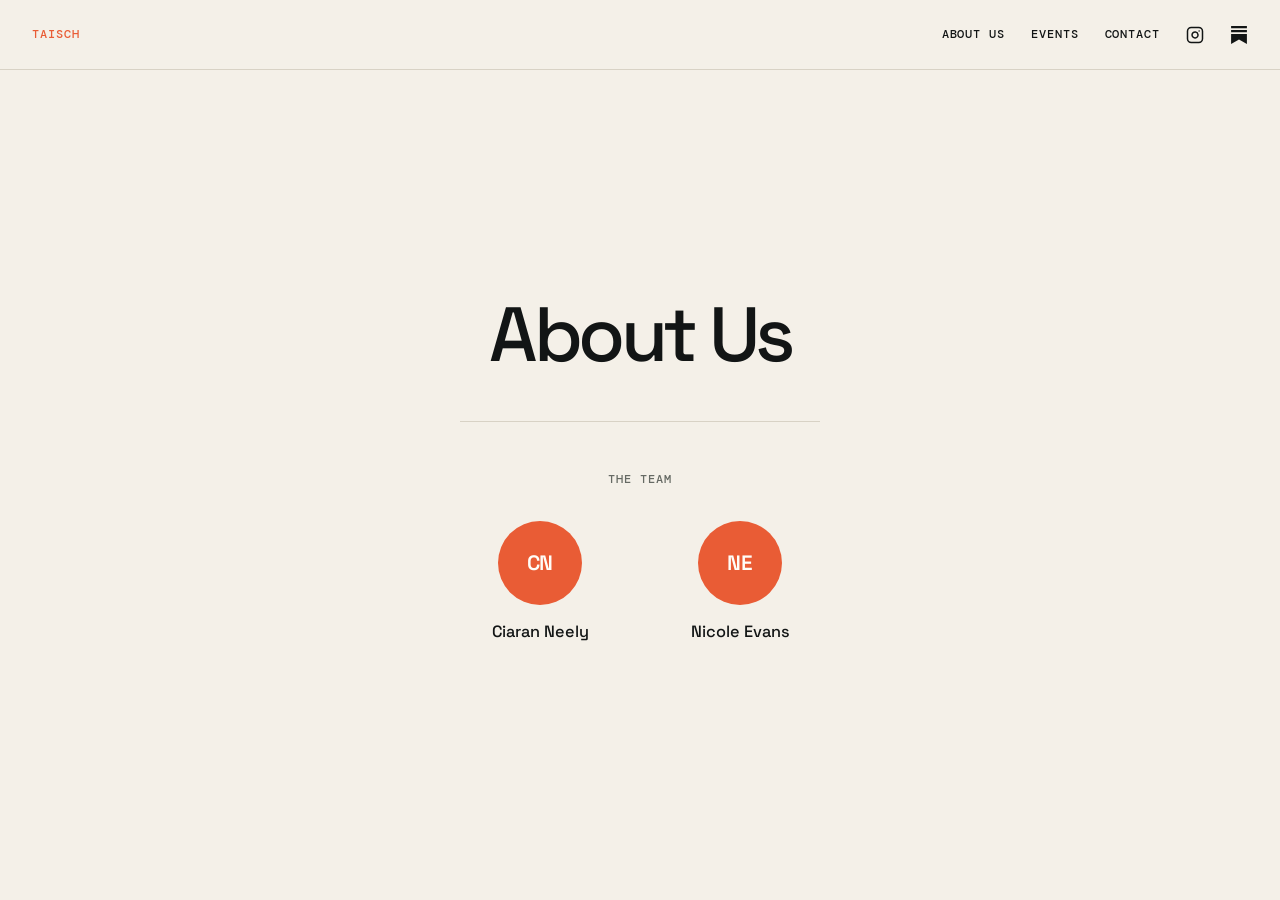
==== about.html @ f74fbef6 "Add site nav, About/Contact/Events pages, and homepage copy - Replace hero email link with fixed top" ====
<!doctype html>
<html lang="en">
  <head>
    <meta charset="UTF-8" />
    <meta name="viewport" content="width=device-width, initial-scale=1.0" />
    <meta name="description" content="About TAISCH." />
    <title>TAISCH — About Us</title>
    <link rel="preconnect" href="https://fonts.googleapis.com" />
    <link rel="preconnect" href="https://fonts.gstatic.com" crossorigin />
    <link href="https://fonts.googleapis.com/css2?family=DM+Mono:wght@400;500&family=Space+Grotesk:wght@400;500;600;700&display=swap" rel="stylesheet" />
    <link rel="stylesheet" href="styles.css" />
  </head>
  <body>
    <header class="topbar">
      <a class="topbar-brand" href="index.html">TAISCH</a>
      <nav class="topbar-links">
        <a class="topbar-link" href="about.html">About Us</a>
        <a class="topbar-link" href="events.html">Events</a>
        <a class="topbar-link" href="contact.html">Contact</a>
        <a class="topbar-link topbar-icon" href="https://www.instagram.com/humans_of_taisch/" target="_blank" rel="noopener" aria-label="Instagram">
          <svg viewBox="0 0 24 24" width="18" height="18" fill="none" stroke="currentColor" stroke-width="2" stroke-linecap="round" stroke-linejoin="round"><rect x="2" y="2" width="20" height="20" rx="5" ry="5"></rect><path d="M16 11.37A4 4 0 1 1 12.63 8 4 4 0 0 1 16 11.37z"></path><line x1="17.5" y1="6.5" x2="17.5" y2="6.5"></line></svg>
        </a>
        <a class="topbar-link topbar-icon" href="https://substack.com/@taisch" target="_blank" rel="noopener" aria-label="Substack">
          <svg viewBox="0 0 24 24" width="18" height="18" fill="currentColor"><path d="M22.539 8.242H1.46V5.406h21.08v2.836zM1.46 10.812V24L12 18.11 22.54 24V10.812H1.46zM22.54 0H1.46v2.836h21.08V0z"/></svg>
        </a>
      </nav>
    </header>
    <main class="contact-page">
      <div class="contact-page-inner">
        <h1>About Us</h1>
        <div class="team-section">
          <p class="eyebrow">The Team</p>
          <div class="team-grid">
            <div class="profile-card">
              <div class="profile-avatar">CN</div>
              <p class="profile-name">Ciaran Neely</p>
            </div>
            <div class="profile-card">
              <div class="profile-avatar">NE</div>
              <p class="profile-name">Nicole Evans</p>
            </div>
          </div>
        </div>
      </div>
    </main>
  </body>
</html>
---- styles.css ----
:root {
  --paper: #f4f0e8;
  --ink: #121515;
  --muted: #666a64;
  --line: #d8d2c5;
  --orange: #e95c35;
  --cobalt: #2549d8;
  --acid: #d5ed56;
  --white: #fffdf8;
  --display: "Space Grotesk", sans-serif;
  --mono: "DM Mono", monospace;
}

* { box-sizing: border-box; }
html { scroll-behavior: smooth; }
body { margin: 0; background: var(--paper); color: var(--ink); font-family: var(--display); }
a { color: inherit; text-decoration: none; }

.section-wrap { width: min(1180px, calc(100% - 64px)); margin: 0 auto; }
.site-header { align-items: center; border-bottom: 1px solid var(--line); display: flex; height: 82px; justify-content: space-between; margin: 0 auto; padding: 0 32px; }
.wordmark { font-size: 1.25rem; font-weight: 700; letter-spacing: .04em; }
.wordmark-mark { color: var(--orange); display: inline-block; font-size: 1.5rem; margin-left: 5px; transform: translateY(-2px); }
.site-nav { display: flex; gap: 30px; font-family: var(--mono); font-size: .72rem; text-transform: uppercase; }
.site-nav a, .text-link, .work-card a { transition: color .2s ease; }
.site-nav a:hover, .text-link:hover, .work-card a:hover { color: var(--orange); }
.menu-toggle { background: none; border: 0; color: var(--ink); display: none; font: inherit; }

.hero { display: grid; gap: clamp(40px, 8vw, 120px); grid-template-columns: minmax(0, 1fr) minmax(280px, .72fr); min-height: 660px; padding-bottom: 100px; padding-top: 105px; }
.eyebrow { color: var(--muted); font: 500 .69rem var(--mono); letter-spacing: .08em; margin: 0 0 30px; text-transform: uppercase; }
.hero h1 { font-size: clamp(4rem, 8.3vw, 7.6rem); font-weight: 500; letter-spacing: -.07em; line-height: .88; margin: 0; max-width: 780px; overflow-wrap: break-word; }
.hero h1 em { color: var(--orange); font-style: normal; }
.hero-intro { color: #3e423e; font-size: 1.1rem; line-height: 1.5; margin: 38px 0 36px; max-width: 445px; }
.button { align-items: center; display: inline-flex; font: 500 .72rem var(--mono); gap: 25px; justify-content: space-between; letter-spacing: .03em; padding: 16px 18px; text-transform: uppercase; transition: background .2s ease, transform .2s ease; }
.button:hover { transform: translateY(-3px); }
.button-primary { background: var(--ink); color: var(--white); min-width: 200px; }
.button-primary:hover { background: var(--orange); }
.hero-visual { background: linear-gradient(180deg, rgba(18,21,21,.04), rgba(18,21,21,.72)), url("https://images.unsplash.com/photo-1518770660439-4636190af475?auto=format&fit=crop&w=1000&q=85") center/cover; min-height: 520px; position: relative; }
.visual-label, .visual-caption { color: var(--white); font: .68rem var(--mono); letter-spacing: .06em; position: absolute; text-transform: uppercase; }
.visual-label { left: 22px; top: 22px; }
.visual-caption { bottom: 24px; font-size: .78rem; left: 22px; line-height: 1.45; }

.signal-bar { background: var(--acid); overflow: hidden; }
.signal-inner { align-items: center; display: flex; font: .68rem var(--mono); gap: 20px; justify-content: space-between; letter-spacing: .06em; min-height: 55px; text-transform: uppercase; white-space: nowrap; }
.signal-dot { color: var(--orange); font-size: .8rem; }

.work { padding-bottom: 140px; padding-top: 145px; }
.section-heading { display: grid; gap: 30px; grid-template-columns: .7fr 1.2fr .8fr; margin-bottom: 67px; }
.section-heading .eyebrow { margin: 0; }
h2 { font-size: clamp(2.4rem, 4.8vw, 4.8rem); font-weight: 500; letter-spacing: -.065em; line-height: .95; margin: 0; }
.section-heading h2 { max-width: 540px; }
.section-heading > p:last-child, .approach-copy > p { color: var(--muted); font-size: .95rem; line-height: 1.55; margin: 8px 0 0; max-width: 260px; }
.work-grid { display: grid; gap: 14px; grid-template-columns: repeat(3, 1fr); }
.work-card { min-height: 350px; padding: 25px 25px 23px; position: relative; }
.work-card-orange { background: var(--orange); }
.work-card-blue { background: var(--cobalt); color: var(--white); }
.work-card-ink { background: var(--ink); color: var(--white); }
.card-number { font: .7rem var(--mono); }
.work-card h3 { font-size: 2.1rem; font-weight: 500; letter-spacing: -.06em; line-height: .95; margin: 86px 0 18px; }
.work-card p { font-size: .83rem; line-height: 1.45; max-width: 220px; }
.work-card a { bottom: 25px; font: .68rem var(--mono); left: 25px; position: absolute; text-transform: uppercase; }
.work-card a span { font-size: 1rem; margin-left: 14px; }

.approach { align-items: center; border-top: 1px solid var(--line); display: grid; gap: 20%; grid-template-columns: .6fr 1fr; padding-bottom: 160px; padding-top: 95px; }
.approach-mark { color: var(--orange); font-size: clamp(2.3rem, 5vw, 5rem); font-weight: 600; letter-spacing: -.1em; line-height: .73; }
.approach-copy { max-width: 670px; }
.approach-copy h2 { max-width: 650px; }
.approach-copy > p { font-size: 1.05rem; margin-top: 35px; max-width: 455px; }
.text-link { display: inline-block; font: 500 .7rem var(--mono); margin-top: 38px; text-transform: uppercase; }
.text-link span { color: var(--orange); font-size: 1.1rem; margin-left: 18px; }

.contact { background: var(--cobalt); color: var(--white); max-width: none; padding: 90px max(32px, calc((100% - 1180px) / 2)); }
.contact .eyebrow { color: #bec8ff; }
.contact-row { align-items: end; display: flex; gap: 50px; justify-content: space-between; }
.contact h2 { max-width: 670px; }
.button-light { background: var(--acid); color: var(--ink); min-width: 225px; }
.button-light:hover { background: var(--white); }
.site-footer { align-items: center; color: var(--muted); display: flex; font: .64rem var(--mono); justify-content: space-between; min-height: 95px; text-transform: uppercase; }
.site-footer a { color: var(--ink); }

@media (max-width: 720px) {
  .section-wrap { width: min(100% - 40px, 560px); }
  .site-header { height: 70px; padding: 0 20px; }
  .menu-toggle { display: block; font: .7rem var(--mono); text-transform: uppercase; }
  .site-nav { background: var(--paper); border-bottom: 1px solid var(--line); display: none; flex-direction: column; gap: 22px; left: 0; padding: 24px 20px 28px; position: absolute; right: 0; top: 70px; z-index: 2; }
  .site-nav.is-open { display: flex; }
  .hero { display: block; min-height: auto; padding-bottom: 65px; padding-top: 75px; }
  .hero h1 { font-size: clamp(3.8rem, 17vw, 6rem); }
  .hero-intro { font-size: 1rem; margin-top: 30px; }
  .hero-visual { margin-top: 65px; min-height: 380px; }
  .signal-inner { gap: 15px; justify-content: flex-start; overflow: hidden; width: calc(100% - 40px); }
  .signal-inner span:nth-of-type(2), .signal-inner span:nth-of-type(3) { display: none; }
  .work { padding-bottom: 90px; padding-top: 90px; }
  .section-heading { display: block; margin-bottom: 42px; }
  .section-heading h2 { margin-bottom: 28px; }
  .section-heading > p:last-child { max-width: 390px; }
  .work-grid { grid-template-columns: 1fr; }
  .work-card { min-height: 300px; }
  .work-card h3 { margin-top: 65px; }
  .approach { gap: 55px; grid-template-columns: 1fr; padding-bottom: 100px; padding-top: 65px; }
  .approach-mark { font-size: 3rem; }
  .contact { padding: 70px 20px; }
  .contact-row { align-items: start; display: block; }
  .contact h2 { margin-bottom: 38px; }
  .site-footer { align-items: start; flex-direction: column; gap: 14px; justify-content: center; min-height: 145px; }
}

.construction-page { display: grid; grid-template-columns: minmax(0, 1.08fr) minmax(360px, .92fr); min-height: 100vh; }
.construction-art { background: url("taisch-aodhan.jpg") center/cover no-repeat; min-height: 100vh; }
.construction-content { align-items: center; background: var(--paper); display: flex; flex-direction: column; justify-content: center; padding: 40px; text-align: center; }
.construction-brand { color: var(--orange); font: 500 clamp(1rem, 2vw, 1.4rem) var(--mono); letter-spacing: .1em; margin-bottom: 34px; text-transform: uppercase; }
.construction-page h1 { font-size: clamp(3rem, 6vw, 6.5rem); font-weight: 500; letter-spacing: -.07em; line-height: .9; margin: 0; max-width: 600px; }

@media (max-width: 720px) {
  .construction-page { display: flex; flex-direction: column; }
  .construction-art { min-height: 54vh; }
  .construction-content { flex: 1; min-height: 46vh; padding: 50px 20px; }
  .construction-page h1 { font-size: clamp(3rem, 13vw, 5rem); }
}

.team-page { align-items: center; display: flex; flex-direction: column; justify-content: center; min-height: 100vh; padding: 40px 20px; }
.team-page h1 { font-size: clamp(2.5rem, 7vw, 7rem); font-weight: 500; letter-spacing: -.07em; line-height: .95; margin: 0; text-align: center; }

.contact-page { align-items: center; display: flex; justify-content: center; min-height: calc(100vh - 70px); padding: 60px 20px 90px; text-align: center; }
.contact-page-inner { max-width: 720px; }
.contact-page .eyebrow { color: var(--muted); font: 500 .72rem var(--mono); letter-spacing: .08em; margin: 0 0 18px; text-transform: uppercase; }
.contact-page h1 { font-size: clamp(2.8rem, 6vw, 5.2rem); font-weight: 500; letter-spacing: -.06em; line-height: .95; margin: 0 0 22px; }
.contact-lede { color: var(--muted); font-size: 1.05rem; line-height: 1.6; margin: 0 auto 60px; max-width: 480px; }
.contact-lede a { color: var(--orange); text-decoration: underline; text-underline-offset: 2px; }
.contact-lede a:hover { color: var(--ink); }
.contact-grid { border-top: 1px solid var(--line); display: grid; gap: 40px; grid-template-columns: repeat(3, 1fr); padding-top: 50px; text-align: left; }
.contact-block h2 { color: var(--orange); font: 500 .7rem var(--mono); letter-spacing: .1em; margin: 0 0 14px; text-transform: uppercase; }
.contact-block p, .contact-block a { font-size: 1.02rem; line-height: 1.5; margin: 0; }
.contact-block a { display: inline-block; }
.contact-socials { display: flex; gap: 20px; margin-top: 16px; }

@media (max-width: 720px) {
  .contact-grid { grid-template-columns: 1fr; text-align: center; }
  .contact-socials { justify-content: center; }
}

.team-section { border-top: 1px solid var(--line); margin-top: 50px; padding-top: 50px; }
.team-section .eyebrow { color: var(--muted); font: 500 .72rem var(--mono); letter-spacing: .08em; margin: 0 0 34px; text-transform: uppercase; }
.team-grid { display: grid; gap: 40px; grid-template-columns: repeat(2, minmax(0, 160px)); justify-content: center; }
.profile-card { align-items: center; display: flex; flex-direction: column; gap: 16px; }
.profile-avatar { align-items: center; background: var(--orange); border-radius: 50%; color: var(--white); display: flex; font: 600 1.3rem var(--display); height: 84px; justify-content: center; letter-spacing: -.02em; width: 84px; }
.profile-name { font-size: 1.02rem; font-weight: 500; margin: 0; }

@media (max-width: 720px) {
  .team-grid { grid-template-columns: repeat(2, minmax(0, 130px)); gap: 24px; }
  .profile-avatar { height: 72px; width: 72px; font-size: 1.1rem; }
}

body:has(.topbar) { padding-top: 70px; }
.topbar { align-items: center; background: var(--paper); border-bottom: 1px solid var(--line); box-sizing: border-box; display: flex; height: 70px; justify-content: space-between; left: 0; padding: 0 32px; position: fixed; right: 0; top: 0; z-index: 10; }
.topbar-links { align-items: center; display: flex; gap: 26px; }
.topbar-brand, .topbar-link { font: 500 .72rem var(--mono); letter-spacing: .08em; text-transform: uppercase; }
.topbar-brand { color: var(--orange); }
.topbar-link { color: var(--ink); }
.topbar-brand:hover, .topbar-link:hover { color: var(--orange); }
.topbar-icon { display: inline-flex; }
.topbar-icon svg { display: block; }

@media (max-width: 720px) {
  body:has(.topbar) { padding-top: 60px; }
  .topbar { height: 60px; padding: 0 20px; }
  .topbar-links { gap: 14px; }
}
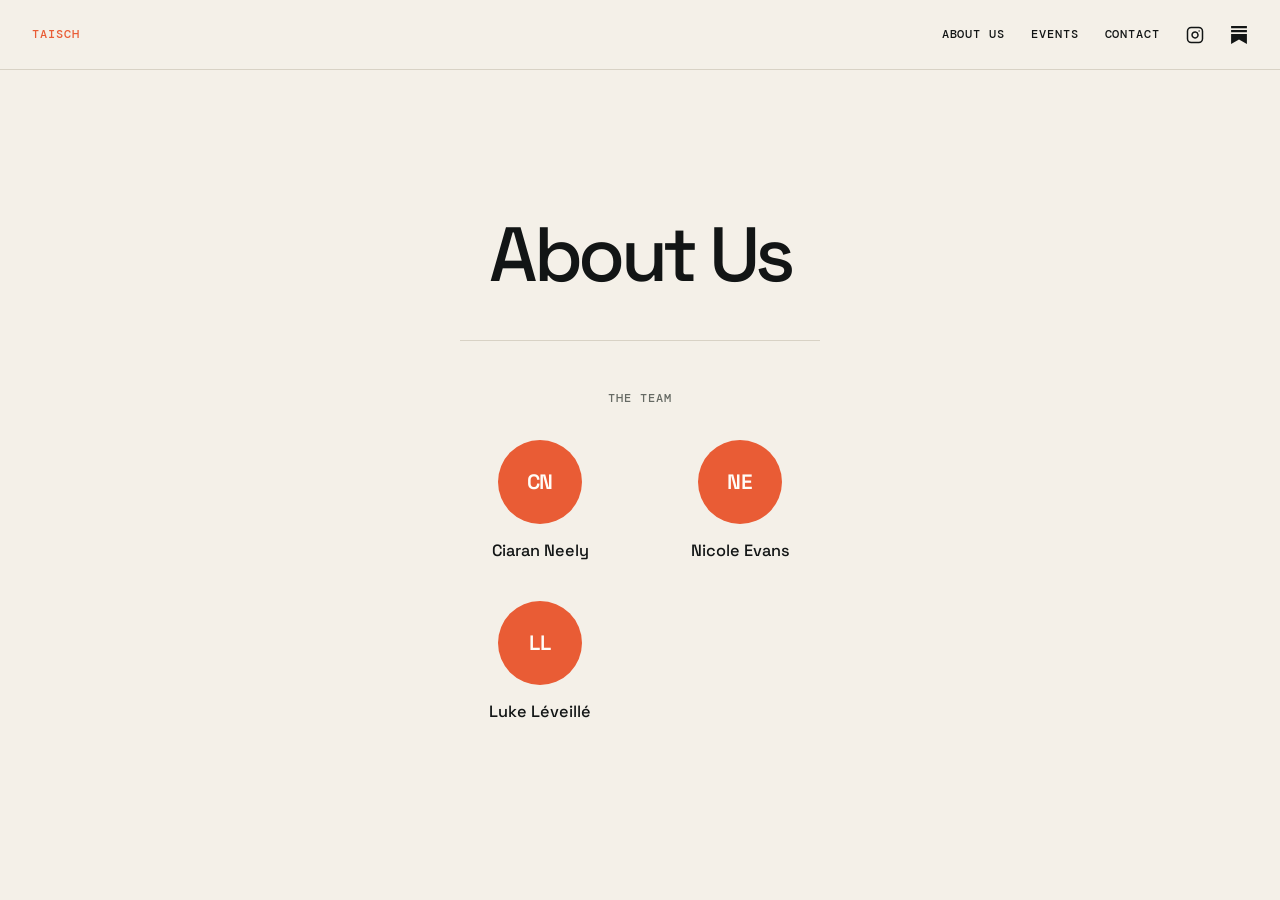
==== commit 579a41c9: "Add favicon and Luke Léveillé to team Co-Authored-By: Claude Sonnet 5 <noreply@anthropic.com>" ====
--- a/about.html
+++ b/about.html
@@ -8,6 +8,7 @@
     <link rel="preconnect" href="https://fonts.googleapis.com" />
     <link rel="preconnect" href="https://fonts.gstatic.com" crossorigin />
     <link href="https://fonts.googleapis.com/css2?family=DM+Mono:wght@400;500&family=Space+Grotesk:wght@400;500;600;700&display=swap" rel="stylesheet" />
+    <link rel="icon" type="image/jpeg" href="images/taisch-aodhan.jpg" />
     <link rel="stylesheet" href="styles.css" />
   </head>
   <body>
@@ -39,6 +40,10 @@
               <div class="profile-avatar">NE</div>
               <p class="profile-name">Nicole Evans</p>
             </div>
+            <div class="profile-card">
+              <div class="profile-avatar">LL</div>
+              <p class="profile-name">Luke Léveillé</p>
+            </div>
           </div>
         </div>
       </div>
--- a/styles.css
+++ b/styles.css
@@ -104,20 +104,31 @@
   .site-footer { align-items: start; flex-direction: column; gap: 14px; justify-content: center; min-height: 145px; }
 }
 
-.construction-page { display: grid; grid-template-columns: minmax(0, 1.08fr) minmax(360px, .92fr); min-height: 100vh; }
-.construction-art { background: url("taisch-aodhan.jpg") center/cover no-repeat; min-height: 100vh; }
-.construction-content { align-items: center; background: var(--paper); display: flex; flex-direction: column; justify-content: center; padding: 40px; text-align: center; }
+.construction-page { display: grid; grid-template-columns: minmax(0, 1.08fr) minmax(360px, .92fr); height: calc(100vh - 70px); }
+.construction-art { background: url("images/taisch-aodhan.jpg") center/cover no-repeat; height: 100%; }
+.construction-content { align-items: center; background: var(--paper); display: flex; flex-direction: column; justify-content: center; padding: 40px; position: relative; text-align: center; }
+.hero-copy { transform: translateY(-96px); }
+.sponsor-strip { bottom: 40px; left: 0; position: absolute; right: 0; text-align: center; }
+.sponsor-strip .eyebrow { margin: 0 0 16px; }
+.sponsor-logos { align-items: center; display: flex; gap: 32px; justify-content: center; }
+.sponsor-logos img { height: 36px; width: auto; }
+.sponsor-logos img.sponsor-logo-tl { height: 58px; }
 .construction-brand { color: var(--orange); font: 500 clamp(1rem, 2vw, 1.4rem) var(--mono); letter-spacing: .1em; margin-bottom: 34px; text-transform: uppercase; }
 .construction-page h1 { font-size: clamp(3rem, 6vw, 6.5rem); font-weight: 500; letter-spacing: -.07em; line-height: .9; margin: 0; max-width: 600px; }
 
 @media (max-width: 720px) {
-  .construction-page { display: flex; flex-direction: column; }
-  .construction-art { min-height: 54vh; }
-  .construction-content { flex: 1; min-height: 46vh; padding: 50px 20px; }
+  .construction-page { display: flex; flex-direction: column; height: calc(100vh - 60px); }
+  .construction-art { flex: 0 0 54%; height: auto; }
+  .construction-content { flex: 1; min-height: 0; padding: 30px 20px 80px; }
   .construction-page h1 { font-size: clamp(3rem, 13vw, 5rem); }
+  .hero-copy { transform: translateY(-40px); }
+  .sponsor-strip { bottom: 24px; }
+  .sponsor-logos { gap: 22px; }
+  .sponsor-logos img { height: 28px; }
+  .sponsor-logos img.sponsor-logo-tl { height: 44px; }
 }
 
-.team-page { align-items: center; display: flex; flex-direction: column; justify-content: center; min-height: 100vh; padding: 40px 20px; }
+.team-page { align-items: center; display: flex; flex-direction: column; justify-content: center; min-height: calc(100vh - 70px); padding: 40px 20px; }
 .team-page h1 { font-size: clamp(2.5rem, 7vw, 7rem); font-weight: 500; letter-spacing: -.07em; line-height: .95; margin: 0; text-align: center; }
 
 .contact-page { align-items: center; display: flex; justify-content: center; min-height: calc(100vh - 70px); padding: 60px 20px 90px; text-align: center; }
@@ -127,7 +138,7 @@
 .contact-lede { color: var(--muted); font-size: 1.05rem; line-height: 1.6; margin: 0 auto 60px; max-width: 480px; }
 .contact-lede a { color: var(--orange); text-decoration: underline; text-underline-offset: 2px; }
 .contact-lede a:hover { color: var(--ink); }
-.contact-grid { border-top: 1px solid var(--line); display: grid; gap: 40px; grid-template-columns: repeat(3, 1fr); padding-top: 50px; text-align: left; }
+.contact-grid { border-top: 1px solid var(--line); display: grid; gap: 40px; grid-template-columns: repeat(2, 1fr); padding-top: 50px; text-align: left; }
 .contact-block h2 { color: var(--orange); font: 500 .7rem var(--mono); letter-spacing: .1em; margin: 0 0 14px; text-transform: uppercase; }
 .contact-block p, .contact-block a { font-size: 1.02rem; line-height: 1.5; margin: 0; }
 .contact-block a { display: inline-block; }
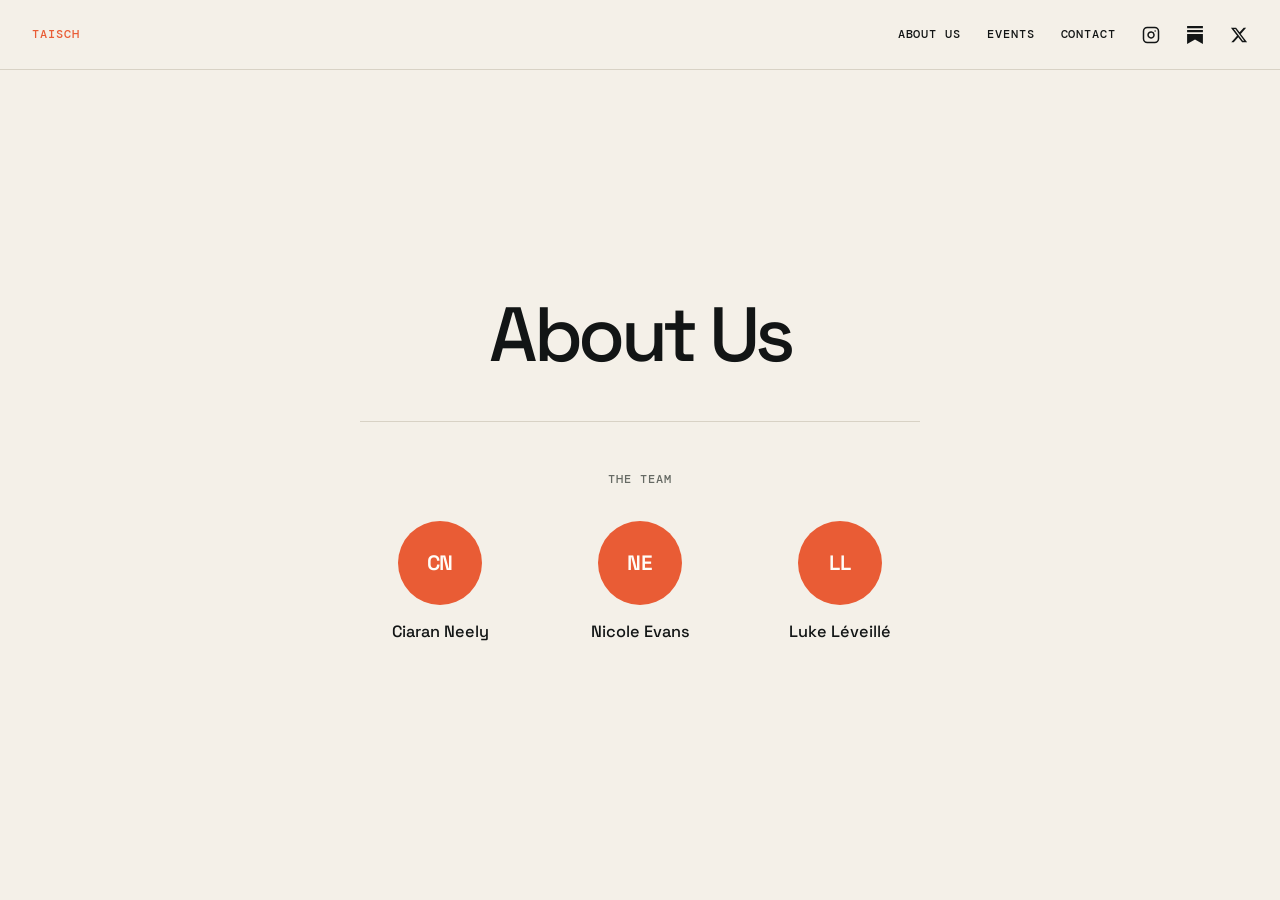
==== commit ba9df0e9: "Add X link to navbar Co-Authored-By: Claude Sonnet 5 <noreply@anthropic.com>" ====
--- a/about.html
+++ b/about.html
@@ -23,6 +23,9 @@
         </a>
         <a class="topbar-link topbar-icon" href="https://substack.com/@taisch" target="_blank" rel="noopener" aria-label="Substack">
           <svg viewBox="0 0 24 24" width="18" height="18" fill="currentColor"><path d="M22.539 8.242H1.46V5.406h21.08v2.836zM1.46 10.812V24L12 18.11 22.54 24V10.812H1.46zM22.54 0H1.46v2.836h21.08V0z"/></svg>
+        </a>
+        <a class="topbar-link topbar-icon" href="https://x.com/_taisch" target="_blank" rel="noopener" aria-label="X">
+          <svg viewBox="0 0 24 24" width="18" height="18" fill="currentColor"><path d="M18.244 2.25h3.308l-7.227 8.26 8.502 11.24H16.17l-5.214-6.817L4.99 21.75H1.68l7.73-8.835L1.254 2.25H8.08l4.713 6.231zm-1.161 17.52h1.833L7.084 4.126H5.117z"/></svg>
         </a>
       </nav>
     </header>
--- a/styles.css
+++ b/styles.css
@@ -151,13 +151,13 @@
 
 .team-section { border-top: 1px solid var(--line); margin-top: 50px; padding-top: 50px; }
 .team-section .eyebrow { color: var(--muted); font: 500 .72rem var(--mono); letter-spacing: .08em; margin: 0 0 34px; text-transform: uppercase; }
-.team-grid { display: grid; gap: 40px; grid-template-columns: repeat(2, minmax(0, 160px)); justify-content: center; }
+.team-grid { display: grid; gap: 40px; grid-template-columns: repeat(3, minmax(0, 160px)); justify-content: center; }
 .profile-card { align-items: center; display: flex; flex-direction: column; gap: 16px; }
 .profile-avatar { align-items: center; background: var(--orange); border-radius: 50%; color: var(--white); display: flex; font: 600 1.3rem var(--display); height: 84px; justify-content: center; letter-spacing: -.02em; width: 84px; }
 .profile-name { font-size: 1.02rem; font-weight: 500; margin: 0; }
 
 @media (max-width: 720px) {
-  .team-grid { grid-template-columns: repeat(2, minmax(0, 130px)); gap: 24px; }
+  .team-grid { grid-template-columns: repeat(3, minmax(0, 100px)); gap: 16px; }
   .profile-avatar { height: 72px; width: 72px; font-size: 1.1rem; }
 }
 
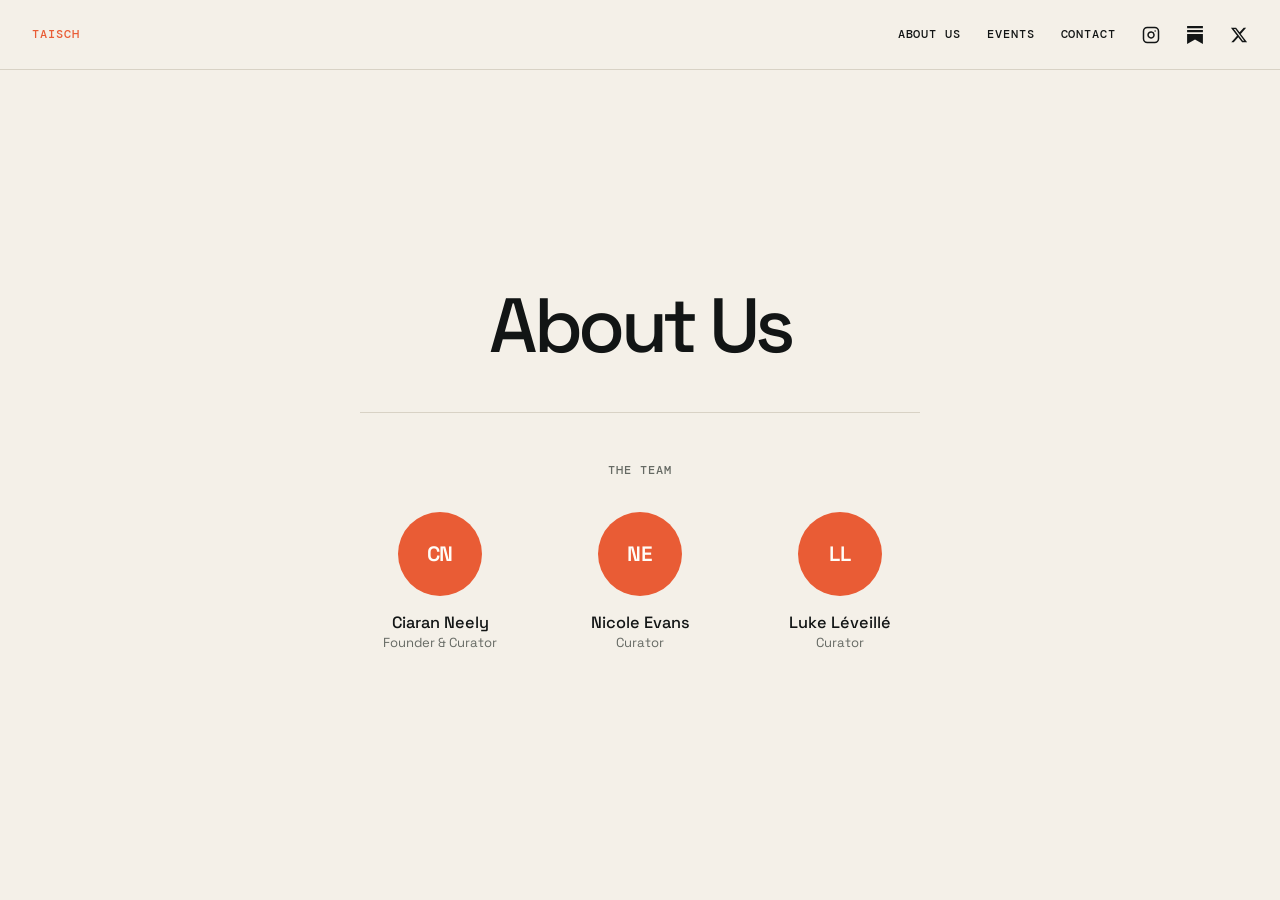
==== commit 7c2b5c61: "Add team titles Co-Authored-By: Claude Sonnet 5 <noreply@anthropic.com>" ====
--- a/about.html
+++ b/about.html
@@ -37,15 +37,24 @@
           <div class="team-grid">
             <div class="profile-card">
               <div class="profile-avatar">CN</div>
-              <p class="profile-name">Ciaran Neely</p>
+              <div class="profile-text">
+                <p class="profile-name">Ciaran Neely</p>
+                <p class="profile-title">Founder & Curator</p>
+              </div>
             </div>
             <div class="profile-card">
               <div class="profile-avatar">NE</div>
-              <p class="profile-name">Nicole Evans</p>
+              <div class="profile-text">
+                <p class="profile-name">Nicole Evans</p>
+                <p class="profile-title">Curator</p>
+              </div>
             </div>
             <div class="profile-card">
               <div class="profile-avatar">LL</div>
-              <p class="profile-name">Luke Léveillé</p>
+              <div class="profile-text">
+                <p class="profile-name">Luke Léveillé</p>
+                <p class="profile-title">Curator</p>
+              </div>
             </div>
           </div>
         </div>
--- a/styles.css
+++ b/styles.css
@@ -154,7 +154,9 @@
 .team-grid { display: grid; gap: 40px; grid-template-columns: repeat(3, minmax(0, 160px)); justify-content: center; }
 .profile-card { align-items: center; display: flex; flex-direction: column; gap: 16px; }
 .profile-avatar { align-items: center; background: var(--orange); border-radius: 50%; color: var(--white); display: flex; font: 600 1.3rem var(--display); height: 84px; justify-content: center; letter-spacing: -.02em; width: 84px; }
+.profile-text { display: flex; flex-direction: column; gap: 1px; }
 .profile-name { font-size: 1.02rem; font-weight: 500; margin: 0; }
+.profile-title { color: var(--muted); font-size: .82rem; margin: 0; }
 
 @media (max-width: 720px) {
   .team-grid { grid-template-columns: repeat(3, minmax(0, 100px)); gap: 16px; }
